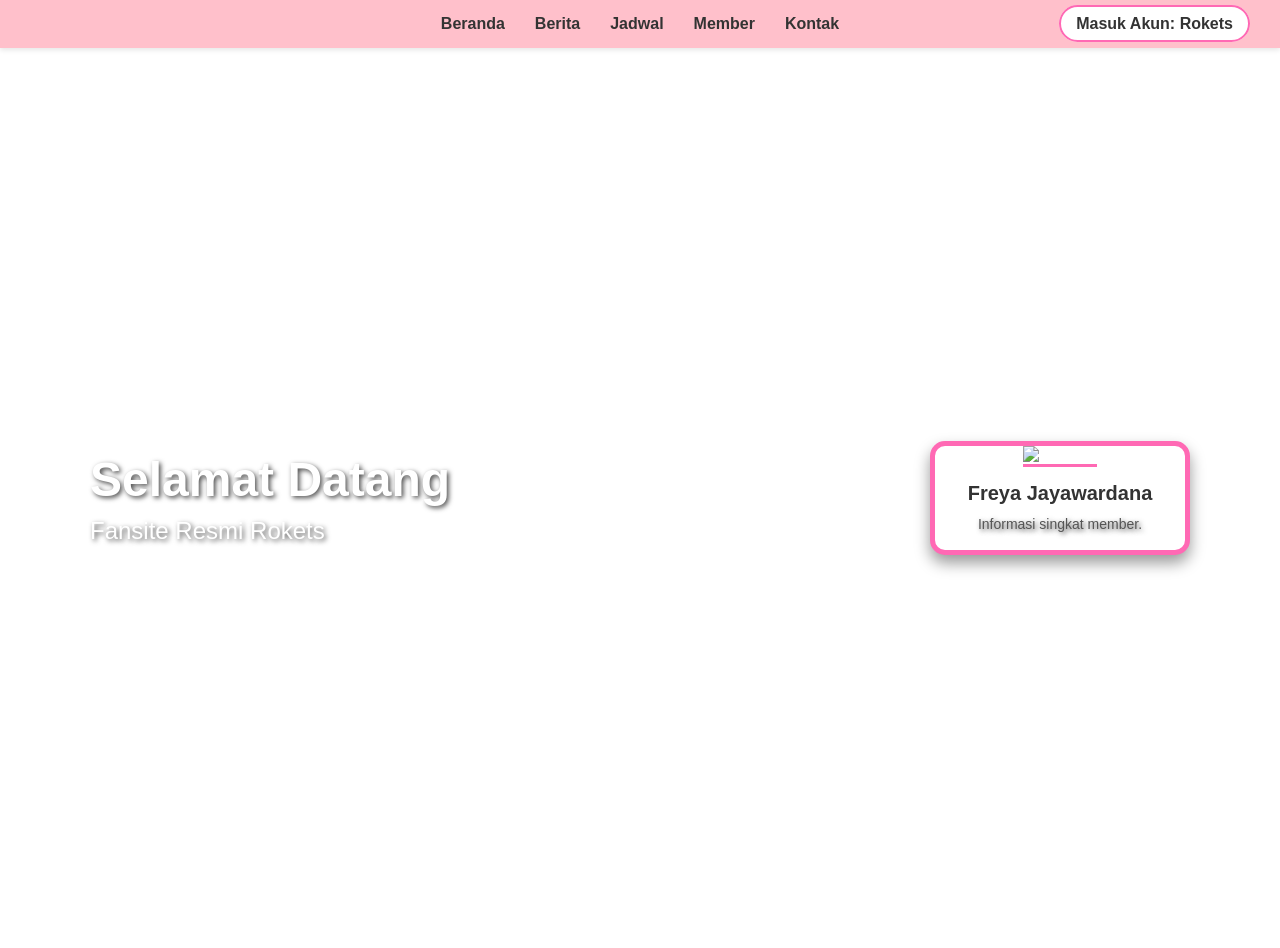
==== index.html @ 3b62d99f "Add files via upload" ====
<!DOCTYPE html>
<html lang="id">
<head>
    <meta charset="UTF-8">
    <meta name="viewport" content="width=device-width, initial-scale=1.0">
    <title>Fans Site Web</title>
    <link rel="stylesheet" href="style.css">
</head>
<body>

    <!-- Navigasi Bar -->
    <nav class="navbar">
        <ul class="menu">
            <li><a href="#">Beranda</a></li>
            <li><a href="#">Berita</a></li>
            <li><a href="#">Jadwal</a></li>
            <li><a href="#">Member</a></li>
            <li><a href="#">Kontak</a></li>
            <li><a href="#" class="akun">Masuk Akun: <strong>Rokets</strong></a></li>
        </ul>
    </nav>
<section class="hero">
        <video autoplay loop muted playsinline class="hero-video">
            <source src="vidio/hero.mp4" type="video/mp4">
        </video>
        
        <div class="hero-content">
            <div class="hero-text">
                <h1>Selamat Datang</h1>
                <p>Fansite Resmi Rokets</p>
            </div>

            <div class="hero-card">
                <img src="images/freya.jpeg" alt="Member" class="card-img">
                <div class="card-text">
                    <h3>Freya Jayawardana</h3>
                    <p>Informasi singkat member.</p>
                </div>
            </div>
        </div>
    </section>
</body>
</html>
---- style.css ----
/* Reset Dasar */
* {
    margin: 0;
    padding: 0;
    box-sizing: border-box;
}

/* Font Halaman */
body {
    font-family: Arial, sans-serif;
}

/* Styling Navbar */
.navbar {
    background-color: #ffc0cb;
    padding: 15px 30px;
    display: flex;
    justify-content: center;
    align-items: center;
    position: relative;
    box-shadow: 0 2px 5px rgba(0,0,0,0.1);
}

/* Posisi Menu */
.menu {
    list-style: none;
    display: flex;
    align-items: center;
    gap: 30px;
}

/* Desain Teks */
.menu li a {
    text-decoration: none;
    color: #333;
    font-size: 16px;
    font-weight: bold;
    transition: 0.3s ease;
}

/* Efek Hover */
.menu li a:hover {
    color: #ff1493;
}

/* Posisi Akun */
.menu li:last-child {
    position: absolute;
    right: 30px;
}

/* Tombol Akun */
.akun {
    background-color: white;
    padding: 8px 15px;
    border-radius: 20px;
    border: 2px solid #ff69b4;
}

/* Hover Akun */
.akun:hover {
    background-color: #ff69b4;
    color: white;
}

/* Hero Section */
.hero {
    position: relative;
    width: 100%;
    height: 100vh;
    display: flex;
    justify-content: center;
    align-items: center;
    overflow: hidden;
}

/* Video Background */
.hero-video {
    position: absolute;
    top: 0;
    left: 0;
    width: 100%;
    height: 100%;
    object-fit: cover;
    z-index: -1;
}

/* Konten Hero */
.hero-content {
    text-align: center;
    color: white;
    z-index: 1;
}

/* Teks Judul */
.hero-content h1 {
    font-size: 48px;
    text-shadow: 2px 2px 5px rgba(0, 0, 0, 0.7);
}

/* Teks Paragraf */
.hero-content p {
    font-size: 24px;
    margin-top: 10px;
    text-shadow: 2px 2px 5px rgba(0, 0, 0, 0.7);
}

/* Layout Hero */
.hero {
    position: relative;
    width: 100%;
    height: 100vh;
    display: flex;
    justify-content: center;
    align-items: center;
    overflow: hidden;
}

/* Video Latar */
.hero-video {
    position: absolute;
    top: 0;
    left: 0;
    width: 100%;
    height: 100%;
    object-fit: cover;
    z-index: -1;
}

/* Konten Hero */
.hero-content {
    display: flex;
    justify-content: space-between;
    align-items: center;
    width: 100%;
    max-width: 1200px;
    padding: 0 50px;
    z-index: 1;
}

/* Teks Kiri */
.hero-text {
    color: white;
    text-align: left;
}

/* Judul Kiri */
.hero-text h1 {
    font-size: 48px;
    text-shadow: 2px 2px 5px rgba(0, 0, 0, 0.7);
}

/* Paragraf Kiri */
.hero-text p {
    font-size: 24px;
    margin-top: 10px;
    text-shadow: 2px 2px 5px rgba(0, 0, 0, 0.7);
}

/* Kartu Koleksi */
.hero-card {
    background-color: white;
    width: 260px;
    border: 5px solid #ff69b4;
    border-radius: 15px;
    text-align: center;
    box-shadow: 0 8px 15px rgba(0,0,0,0.4);
    overflow: hidden;
}

/* Foto Member */
.card-img {
    width: 100%;
    height: 320px;
    object-fit: cover;
    object-position: top;
    border-bottom: 3px solid #ff69b4;
}

/* Info Kartu */
.card-text {
    padding: 15px;
}

/* Nama Member */
.card-text h3 {
    color: #333;
    margin-bottom: 8px;
    font-size: 20px;
}

/* Teks Info */
.card-text p {
    color: #555;
    font-size: 14px;
    line-height: 1.4;
}
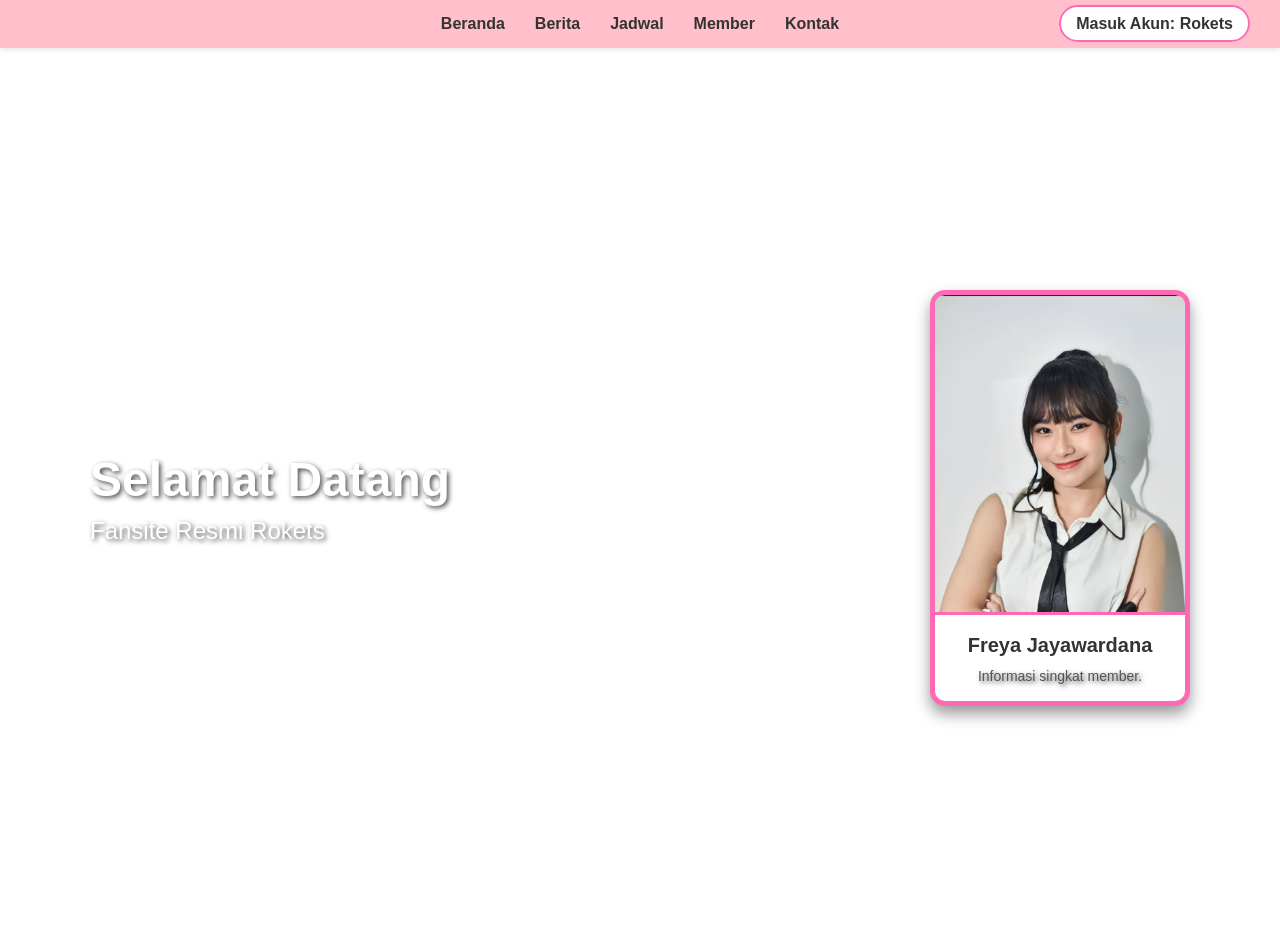
==== commit 2f5f8e9f: "Update index.html" ====
--- a/index.html
+++ b/index.html
@@ -1,3 +1,4 @@
+
 <!DOCTYPE html>
 <html lang="id">
 <head>
@@ -16,28 +17,40 @@
             <li><a href="#">Jadwal</a></li>
             <li><a href="#">Member</a></li>
             <li><a href="#">Kontak</a></li>
-            <li><a href="#" class="akun">Masuk Akun: <strong>Rokets</strong></a></li>
+            <li>
+                <a href="#" class="akun">
+                    Masuk Akun: <strong>Rokets</strong>
+                </a>
+            </li>
         </ul>
     </nav>
-<section class="hero">
+
+    <!-- Hero Section -->
+    <section class="hero">
+
         <video autoplay loop muted playsinline class="hero-video">
             <source src="vidio/hero.mp4" type="video/mp4">
         </video>
-        
+
         <div class="hero-content">
+
             <div class="hero-text">
                 <h1>Selamat Datang</h1>
                 <p>Fansite Resmi Rokets</p>
             </div>
 
+            <!-- Member Card -->
             <div class="hero-card">
-                <img src="images/freya.jpeg" alt="Member" class="card-img">
+                <img src="images/freya.jpeg" alt="Freya Jayawardana" class="card-img">
+
                 <div class="card-text">
                     <h3>Freya Jayawardana</h3>
                     <p>Informasi singkat member.</p>
                 </div>
             </div>
+
         </div>
     </section>
+
 </body>
-</html>+</html>
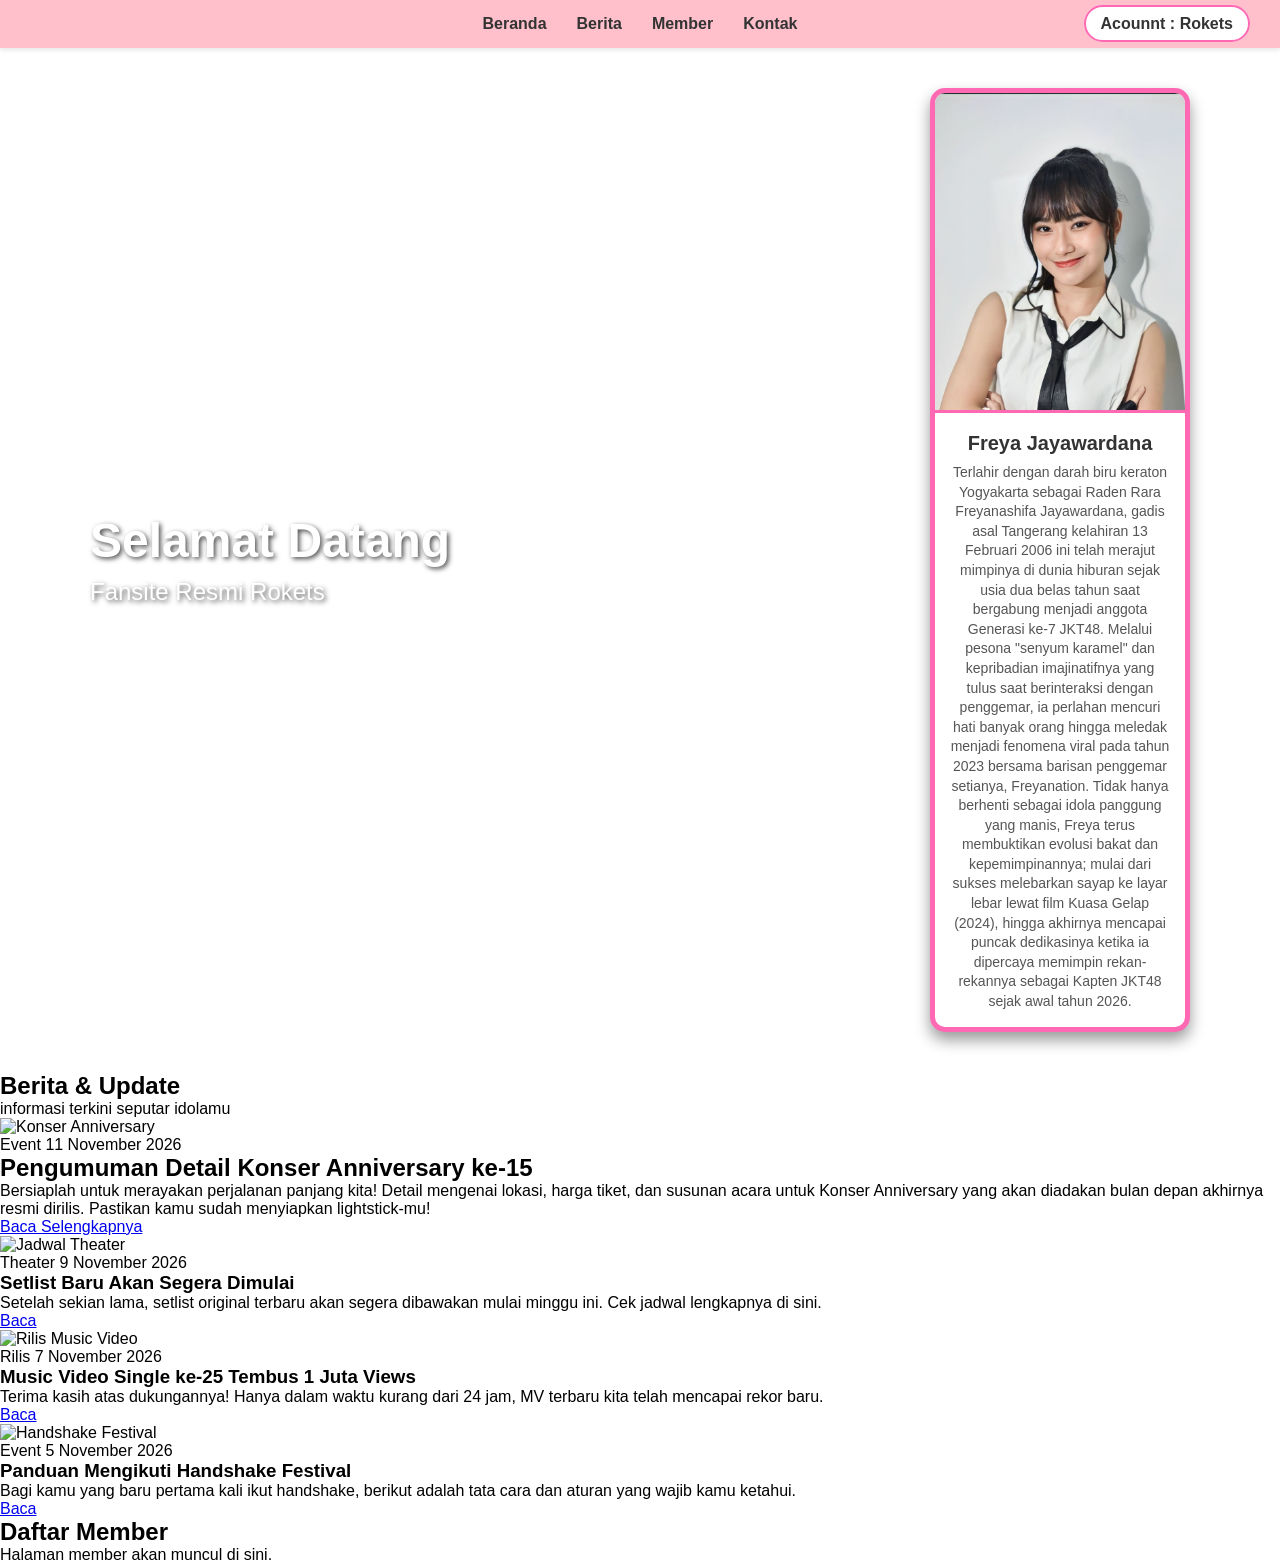
==== commit 5b34d05e: "Update title and navigation links in index.html" ====
--- a/index.html
+++ b/index.html
@@ -1,10 +1,9 @@
-
 <!DOCTYPE html>
 <html lang="id">
 <head>
     <meta charset="UTF-8">
     <meta name="viewport" content="width=device-width, initial-scale=1.0">
-    <title>Fans Site Web</title>
+    <title>Fans Site</title>
     <link rel="stylesheet" href="style.css">
 </head>
 <body>
@@ -12,14 +11,13 @@
     <!-- Navigasi Bar -->
     <nav class="navbar">
         <ul class="menu">
-            <li><a href="#">Beranda</a></li>
-            <li><a href="#">Berita</a></li>
-            <li><a href="#">Jadwal</a></li>
-            <li><a href="#">Member</a></li>
-            <li><a href="#">Kontak</a></li>
+            <li><a href="#beranda">Beranda</a></li>
+            <li><a href="#berita">Berita</a></li>
+            <li><a href="#member">Member</a></li>
+            <li><a href="#kontak">Kontak</a></li>
             <li>
                 <a href="#" class="akun">
-                    Masuk Akun: <strong>Rokets</strong>
+                    Acounnt : <strong>Rokets</strong>
                 </a>
             </li>
         </ul>
@@ -45,12 +43,77 @@
 
                 <div class="card-text">
                     <h3>Freya Jayawardana</h3>
-                    <p>Informasi singkat member.</p>
+                    <p>Terlahir dengan darah biru keraton Yogyakarta sebagai Raden Rara Freyanashifa Jayawardana, gadis asal Tangerang kelahiran 13 Februari 2006 ini telah merajut mimpinya di dunia hiburan sejak usia dua belas tahun saat bergabung menjadi anggota Generasi ke-7 JKT48. Melalui pesona "senyum karamel" dan kepribadian imajinatifnya yang tulus saat berinteraksi dengan penggemar, ia perlahan mencuri hati banyak orang hingga meledak menjadi fenomena viral pada tahun 2023 bersama barisan penggemar setianya, Freyanation. Tidak hanya berhenti sebagai idola panggung yang manis, Freya terus membuktikan evolusi bakat dan kepemimpinannya; mulai dari sukses melebarkan sayap ke layar lebar lewat film Kuasa Gelap (2024), hingga akhirnya mencapai puncak dedikasinya ketika ia dipercaya memimpin rekan-rekannya sebagai Kapten JKT48 sejak awal tahun 2026.</p>
                 </div>
             </div>
 
         </div>
     </section>
 
+<!-- Berita Section -->
+    <section id="berita" class="berita-container">
+        
+        <!-- Header Berita -->
+        <div class="berita-header">
+            <h1>Berita & Update</h1>
+            <p>informasi terkini seputar idolamu</p>
+        </div>
+
+        <!-- Berita Utama -->
+        <article class="berita-utama">
+            <img src="images/berita1.jpg" alt="Konser Anniversary">
+            <div class="berita-utama-content">
+                <span class="kategori">Event</span>
+                <span class="tanggal">11 November 2026</span>
+                <h2>Pengumuman Detail Konser Anniversary ke-15</h2>
+                <p>Bersiaplah untuk merayakan perjalanan panjang kita! Detail mengenai lokasi, harga tiket, dan susunan acara untuk Konser Anniversary yang akan diadakan bulan depan akhirnya resmi dirilis. Pastikan kamu sudah menyiapkan lightstick-mu!</p>
+                <a href="b" class="btn-baca">Baca Selengkapnya</a>
+            </div>
+        </article>
+
+        <!-- Berita Lainnya (Grid) -->
+        <div class="berita-grid">
+            
+            <div class="berita-card">
+                <img src="" alt="Jadwal Theater">
+                <div class="berita-card-body">
+                    <span class="kategori">Theater</span>
+                    <span class="tanggal">9 November 2026</span>
+                    <h3>Setlist Baru Akan Segera Dimulai</h3>
+                    <p>Setelah sekian lama, setlist original terbaru akan segera dibawakan mulai minggu ini. Cek jadwal lengkapnya di sini.</p>
+                    <a href="#" class="btn-baca">Baca</a>
+                </div>
+            </div>
+
+            <div class="berita-card">
+                <img src="" alt="Rilis Music Video">
+                <div class="berita-card-body">
+                    <span class="kategori">Rilis</span>
+                    <span class="tanggal">7 November 2026</span>
+                    <h3>Music Video Single ke-25 Tembus 1 Juta Views</h3>
+                    <p>Terima kasih atas dukungannya! Hanya dalam waktu kurang dari 24 jam, MV terbaru kita telah mencapai rekor baru.</p>
+                    <a href="#" class="btn-baca">Baca</a>
+                </div>
+            </div>
+
+            <div class="berita-card">
+                <img src="" alt="Handshake Festival">
+                <div class="berita-card-body">
+                    <span class="kategori">Event</span>
+                    <span class="tanggal">5 November 2026</span>
+                    <h3>Panduan Mengikuti Handshake Festival</h3>
+                    <p>Bagi kamu yang baru pertama kali ikut handshake, berikut adalah tata cara dan aturan yang wajib kamu ketahui.</p>
+                    <a href="#" class="btn-baca">Baca</a>
+                </div>
+            </div>
+        </div>
+    </section>
+
+<!-- Member Section -->
+    <section id="member" class="member-container">
+        <h1>Daftar Member</h1>
+        <p>Halaman member akan muncul di sini.</p>
+    </section>
+
 </body>
 </html>
--- a/style.css
+++ b/style.css
@@ -1,16 +1,17 @@
-/* Reset Dasar */
+
+/* RESET DASAR */
 * {
     margin: 0;
     padding: 0;
     box-sizing: border-box;
 }
 
-/* Font Halaman */
+/* FONT HALAMAN */
 body {
     font-family: Arial, sans-serif;
 }
 
-/* Styling Navbar */
+/* NAVBAR */
 .navbar {
     background-color: #ffc0cb;
     padding: 15px 30px;
@@ -21,7 +22,7 @@
     box-shadow: 0 2px 5px rgba(0,0,0,0.1);
 }
 
-/* Posisi Menu */
+/* MENU NAVIGASI */
 .menu {
     list-style: none;
     display: flex;
@@ -29,7 +30,6 @@
     gap: 30px;
 }
 
-/* Desain Teks */
 .menu li a {
     text-decoration: none;
     color: #333;
@@ -38,18 +38,17 @@
     transition: 0.3s ease;
 }
 
-/* Efek Hover */
 .menu li a:hover {
     color: #ff1493;
 }
 
-/* Posisi Akun */
+/* POSISI AKUN */
 .menu li:last-child {
     position: absolute;
     right: 30px;
 }
 
-/* Tombol Akun */
+/* TOMBOL AKUN */
 .akun {
     background-color: white;
     padding: 8px 15px;
@@ -57,24 +56,23 @@
     border: 2px solid #ff69b4;
 }
 
-/* Hover Akun */
 .akun:hover {
     background-color: #ff69b4;
     color: white;
 }
 
-/* Hero Section */
+/* HERO SECTION */
 .hero {
     position: relative;
     width: 100%;
-    height: 100vh;
+    min-height: 100vh;
     display: flex;
     justify-content: center;
     align-items: center;
     overflow: hidden;
 }
 
-/* Video Background */
+/* VIDEO BACKGROUND */
 .hero-video {
     position: absolute;
     top: 0;
@@ -82,85 +80,43 @@
     width: 100%;
     height: 100%;
     object-fit: cover;
-    z-index: -1;
-}
-
-/* Konten Hero */
+    z-index: 0;
+}
+
+/* KONTEN HERO */
 .hero-content {
-    text-align: center;
-    color: white;
+    display: flex;
+    justify-content: space-between;
+    align-items: center;
+    width: 100%;
+    max-width: 1200px;
+    padding: 40px 50px;
     z-index: 1;
-}
-
-/* Teks Judul */
-.hero-content h1 {
-    font-size: 48px;
-    text-shadow: 2px 2px 5px rgba(0, 0, 0, 0.7);
-}
-
-/* Teks Paragraf */
-.hero-content p {
-    font-size: 24px;
-    margin-top: 10px;
-    text-shadow: 2px 2px 5px rgba(0, 0, 0, 0.7);
-}
-
-/* Layout Hero */
-.hero {
     position: relative;
-    width: 100%;
-    height: 100vh;
-    display: flex;
-    justify-content: center;
-    align-items: center;
-    overflow: hidden;
-}
-
-/* Video Latar */
-.hero-video {
-    position: absolute;
-    top: 0;
-    left: 0;
-    width: 100%;
-    height: 100%;
-    object-fit: cover;
-    z-index: -1;
-}
-
-/* Konten Hero */
-.hero-content {
-    display: flex;
-    justify-content: space-between;
-    align-items: center;
-    width: 100%;
-    max-width: 1200px;
-    padding: 0 50px;
-    z-index: 1;
-}
-
-/* Teks Kiri */
+}
+
+/* TEKS KIRI */
 .hero-text {
     color: white;
     text-align: left;
 }
 
-/* Judul Kiri */
 .hero-text h1 {
     font-size: 48px;
-    text-shadow: 2px 2px 5px rgba(0, 0, 0, 0.7);
-}
-
-/* Paragraf Kiri */
+    text-shadow: 2px 2px 5px rgba(0,0,0,0.7);
+}
+
 .hero-text p {
     font-size: 24px;
     margin-top: 10px;
-    text-shadow: 2px 2px 5px rgba(0, 0, 0, 0.7);
-}
-
-/* Kartu Koleksi */
+    text-shadow: 2px 2px 5px rgba(0,0,0,0.7);
+}
+
+/* KARTU MEMBER */
 .hero-card {
     background-color: white;
     width: 260px;
+    flex-shrink: 0;
     border: 5px solid #ff69b4;
     border-radius: 15px;
     text-align: center;
@@ -168,7 +124,7 @@
     overflow: hidden;
 }
 
-/* Foto Member */
+/* FOTO MEMBER */
 .card-img {
     width: 100%;
     height: 320px;
@@ -177,21 +133,79 @@
     border-bottom: 3px solid #ff69b4;
 }
 
-/* Info Kartu */
+/* INFORMASI KARTU */
 .card-text {
     padding: 15px;
 }
 
-/* Nama Member */
 .card-text h3 {
     color: #333;
     margin-bottom: 8px;
     font-size: 20px;
 }
 
-/* Teks Info */
 .card-text p {
     color: #555;
     font-size: 14px;
     line-height: 1.4;
+}
+
+/* ================================= */
+/* RESPONSIVE TABLET DAN HP */
+/* ================================= */
+
+@media screen and (max-width: 768px) {
+
+    /* NAVBAR */
+    .navbar {
+        padding: 15px 10px;
+    }
+
+    .menu {
+        justify-content: center;
+        flex-wrap: wrap;
+        gap: 15px 20px;
+    }
+
+    .menu li:last-child {
+        position: static;
+    }
+
+    .menu li a {
+        font-size: 14px;
+    }
+
+    /* HERO */
+    .hero {
+        min-height: 100vh;
+    }
+
+    .hero-content {
+    flex-direction: row;
+    justify-content: space-between;
+    align-items: center;
+    gap: 15px;
+    padding: 30px 15px;
+}
+
+.hero-text {
+    text-align: left;
+    flex: 1;
+}
+
+.hero-text h1 {
+    font-size: 26px;
+}
+
+.hero-text p {
+    font-size: 16px;
+}
+
+.hero-card {
+    width: 160px;
+    flex-shrink: 0;
+}
+
+.card-img {
+    height: 210px;
 }
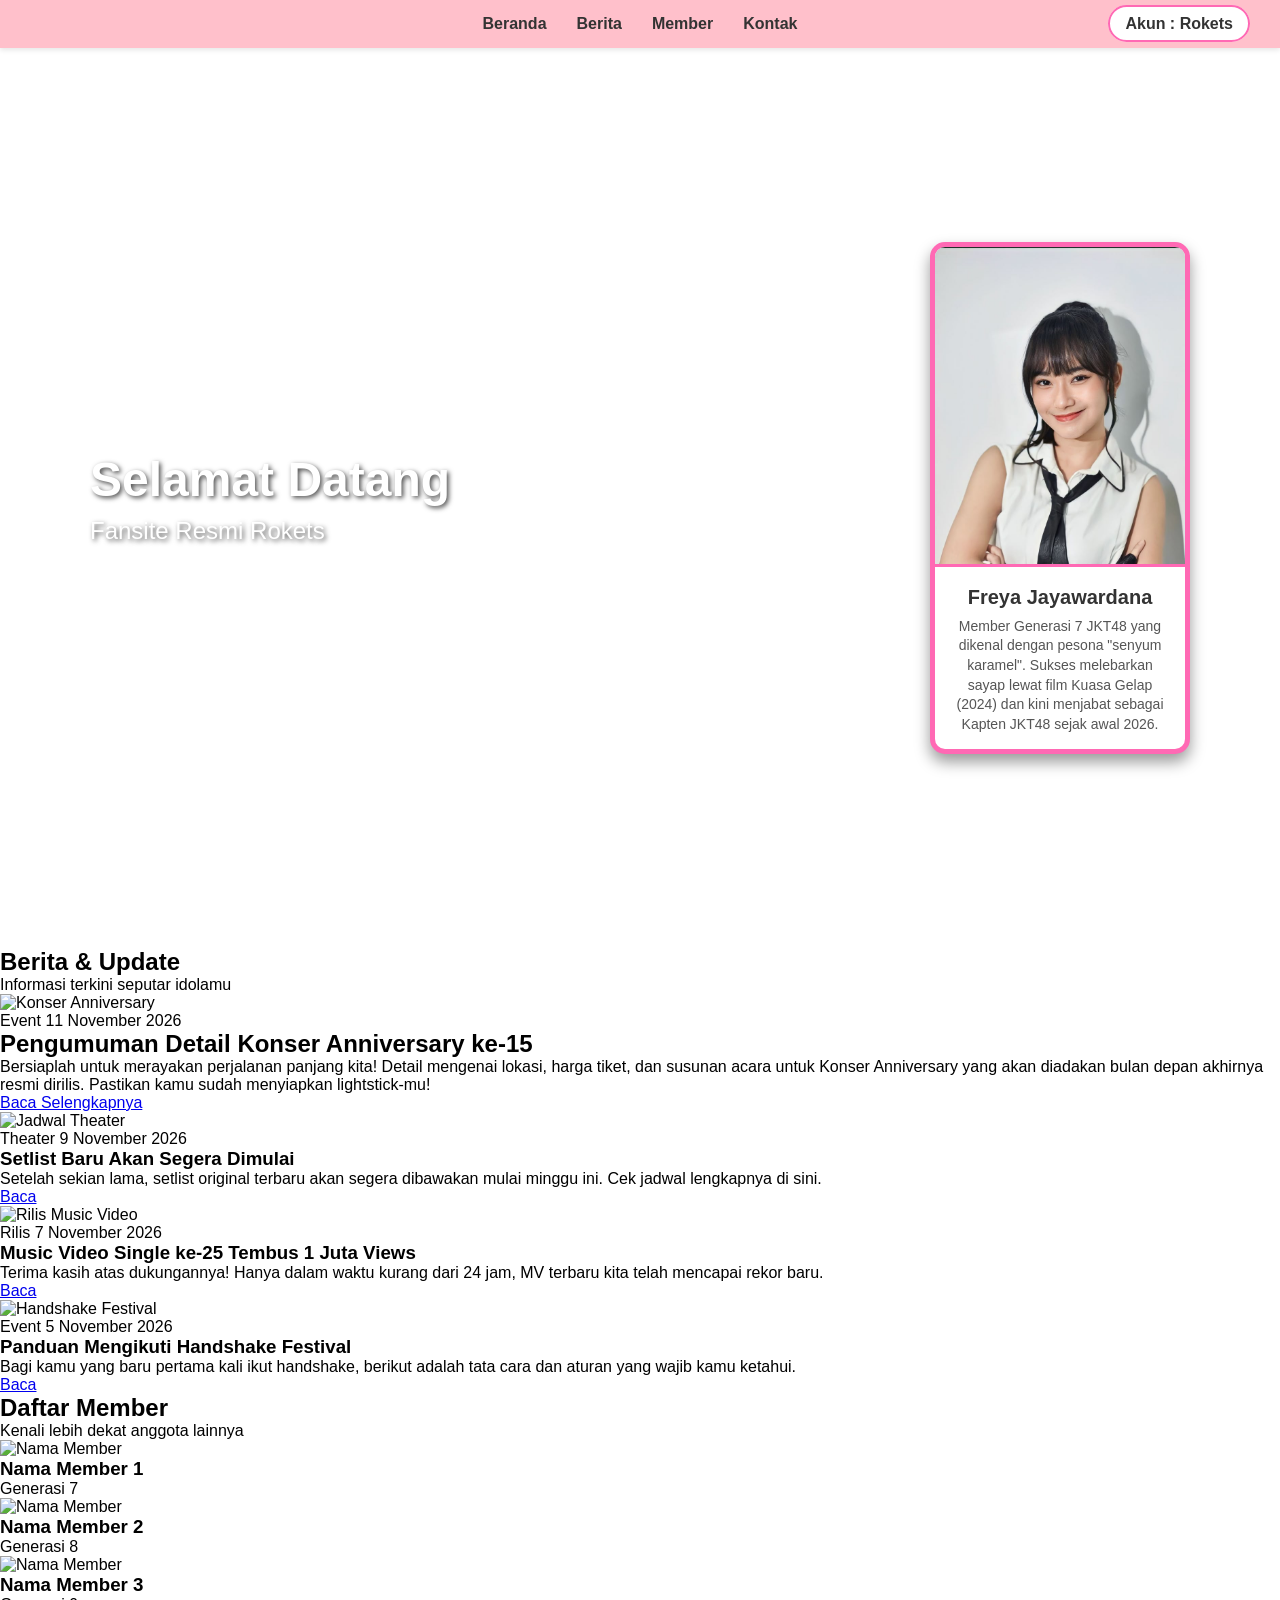
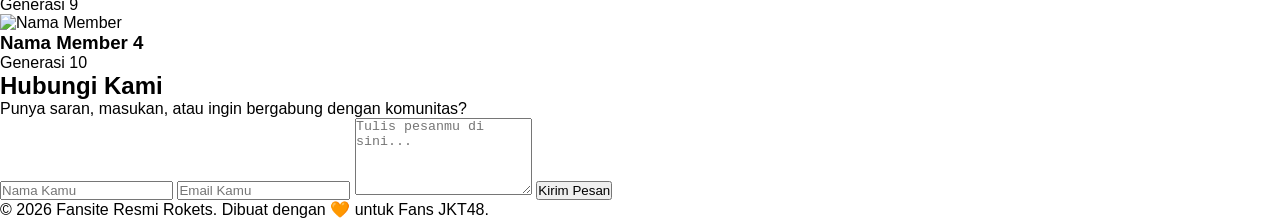
==== commit bd4bb21b: "Update index.html" ====
--- a/index.html
+++ b/index.html
@@ -3,12 +3,12 @@
 <head>
     <meta charset="UTF-8">
     <meta name="viewport" content="width=device-width, initial-scale=1.0">
-    <title>Fans Site</title>
+    <title>Fans Site - Rokets</title>
     <link rel="stylesheet" href="style.css">
 </head>
 <body>
 
-    <!-- Navigasi Bar -->
+    <!-- NAVBAR ATAS -->
     <nav class="navbar">
         <ul class="menu">
             <li><a href="#beranda">Beranda</a></li>
@@ -17,14 +17,14 @@
             <li><a href="#kontak">Kontak</a></li>
             <li>
                 <a href="#" class="akun">
-                    Acounnt : <strong>Rokets</strong>
+                    Akun : <strong>Rokets</strong>
                 </a>
             </li>
         </ul>
     </nav>
 
-    <!-- Hero Section -->
-    <section class="hero">
+    <!-- BAGIAN BERANDA -->
+    <section id="beranda" class="hero">
 
         <video autoplay loop muted playsinline class="hero-video">
             <source src="vidio/hero.mp4" type="video/mp4">
@@ -37,29 +37,25 @@
                 <p>Fansite Resmi Rokets</p>
             </div>
 
-            <!-- Member Card -->
             <div class="hero-card">
                 <img src="images/freya.jpeg" alt="Freya Jayawardana" class="card-img">
-
                 <div class="card-text">
                     <h3>Freya Jayawardana</h3>
-                    <p>Terlahir dengan darah biru keraton Yogyakarta sebagai Raden Rara Freyanashifa Jayawardana, gadis asal Tangerang kelahiran 13 Februari 2006 ini telah merajut mimpinya di dunia hiburan sejak usia dua belas tahun saat bergabung menjadi anggota Generasi ke-7 JKT48. Melalui pesona "senyum karamel" dan kepribadian imajinatifnya yang tulus saat berinteraksi dengan penggemar, ia perlahan mencuri hati banyak orang hingga meledak menjadi fenomena viral pada tahun 2023 bersama barisan penggemar setianya, Freyanation. Tidak hanya berhenti sebagai idola panggung yang manis, Freya terus membuktikan evolusi bakat dan kepemimpinannya; mulai dari sukses melebarkan sayap ke layar lebar lewat film Kuasa Gelap (2024), hingga akhirnya mencapai puncak dedikasinya ketika ia dipercaya memimpin rekan-rekannya sebagai Kapten JKT48 sejak awal tahun 2026.</p>
+                    <p>Member Generasi 7 JKT48 yang dikenal dengan pesona "senyum karamel". Sukses melebarkan sayap lewat film Kuasa Gelap (2024) dan kini menjabat sebagai Kapten JKT48 sejak awal 2026.</p>
                 </div>
             </div>
 
         </div>
     </section>
 
-<!-- Berita Section -->
+    <!-- BAGIAN BERITA -->
     <section id="berita" class="berita-container">
         
-        <!-- Header Berita -->
         <div class="berita-header">
             <h1>Berita & Update</h1>
-            <p>informasi terkini seputar idolamu</p>
+            <p>Informasi terkini seputar idolamu</p>
         </div>
 
-        <!-- Berita Utama -->
         <article class="berita-utama">
             <img src="images/berita1.jpg" alt="Konser Anniversary">
             <div class="berita-utama-content">
@@ -67,15 +63,14 @@
                 <span class="tanggal">11 November 2026</span>
                 <h2>Pengumuman Detail Konser Anniversary ke-15</h2>
                 <p>Bersiaplah untuk merayakan perjalanan panjang kita! Detail mengenai lokasi, harga tiket, dan susunan acara untuk Konser Anniversary yang akan diadakan bulan depan akhirnya resmi dirilis. Pastikan kamu sudah menyiapkan lightstick-mu!</p>
-                <a href="b" class="btn-baca">Baca Selengkapnya</a>
+                <a href="#" class="btn-baca">Baca Selengkapnya</a>
             </div>
         </article>
 
-        <!-- Berita Lainnya (Grid) -->
         <div class="berita-grid">
             
             <div class="berita-card">
-                <img src="" alt="Jadwal Theater">
+                <img src="images/berita2.jpg" alt="Jadwal Theater">
                 <div class="berita-card-body">
                     <span class="kategori">Theater</span>
                     <span class="tanggal">9 November 2026</span>
@@ -86,7 +81,7 @@
             </div>
 
             <div class="berita-card">
-                <img src="" alt="Rilis Music Video">
+                <img src="images/berita3.jpg" alt="Rilis Music Video">
                 <div class="berita-card-body">
                     <span class="kategori">Rilis</span>
                     <span class="tanggal">7 November 2026</span>
@@ -97,7 +92,7 @@
             </div>
 
             <div class="berita-card">
-                <img src="" alt="Handshake Festival">
+                <img src="images/berita4.jpg" alt="Handshake Festival">
                 <div class="berita-card-body">
                     <span class="kategori">Event</span>
                     <span class="tanggal">5 November 2026</span>
@@ -109,11 +104,71 @@
         </div>
     </section>
 
-<!-- Member Section -->
+    <!-- BAGIAN MEMBER -->
     <section id="member" class="member-container">
-        <h1>Daftar Member</h1>
-        <p>Halaman member akan muncul di sini.</p>
+        
+        <div class="member-header">
+            <h1>Daftar Member</h1>
+            <p>Kenali lebih dekat anggota lainnya</p>
+        </div>
+
+        <div class="member-grid">
+            <div class="member-item">
+                <img src="images/member1.jpg" alt="Nama Member" class="member-img">
+                <div class="member-info">
+                    <h3>Nama Member 1</h3>
+                    <p>Generasi 7</p>
+                </div>
+            </div>
+
+            <div class="member-item">
+                <img src="images/member2.jpg" alt="Nama Member" class="member-img">
+                <div class="member-info">
+                    <h3>Nama Member 2</h3>
+                    <p>Generasi 8</p>
+                </div>
+            </div>
+
+            <div class="member-item">
+                <img src="images/member3.jpg" alt="Nama Member" class="member-img">
+                <div class="member-info">
+                    <h3>Nama Member 3</h3>
+                    <p>Generasi 9</p>
+                </div>
+            </div>
+            
+            <div class="member-item">
+                <img src="images/member4.jpg" alt="Nama Member" class="member-img">
+                <div class="member-info">
+                    <h3>Nama Member 4</h3>
+                    <p>Generasi 10</p>
+                </div>
+            </div>
+        </div>
+        
     </section>
+
+    <!-- BAGIAN KONTAK -->
+    <section id="kontak" class="kontak-container">
+        <div class="kontak-header">
+            <h1>Hubungi Kami</h1>
+            <p>Punya saran, masukan, atau ingin bergabung dengan komunitas?</p>
+        </div>
+
+        <div class="kontak-form-wrapper">
+            <form action="#" method="POST" class="kontak-form">
+                <input type="text" name="nama" placeholder="Nama Kamu" required>
+                <input type="email" name="email" placeholder="Email Kamu" required>
+                <textarea name="pesan" rows="5" placeholder="Tulis pesanmu di sini..." required></textarea>
+                <button type="submit" class="btn-kirim">Kirim Pesan</button>
+            </form>
+        </div>
+    </section>
+
+    <!-- BAGIAN FOOTER -->
+    <footer class="footer">
+        <p>&copy; 2026 Fansite Resmi Rokets. Dibuat dengan 🧡 untuk Fans JKT48.</p>
+    </footer>
 
 </body>
 </html>
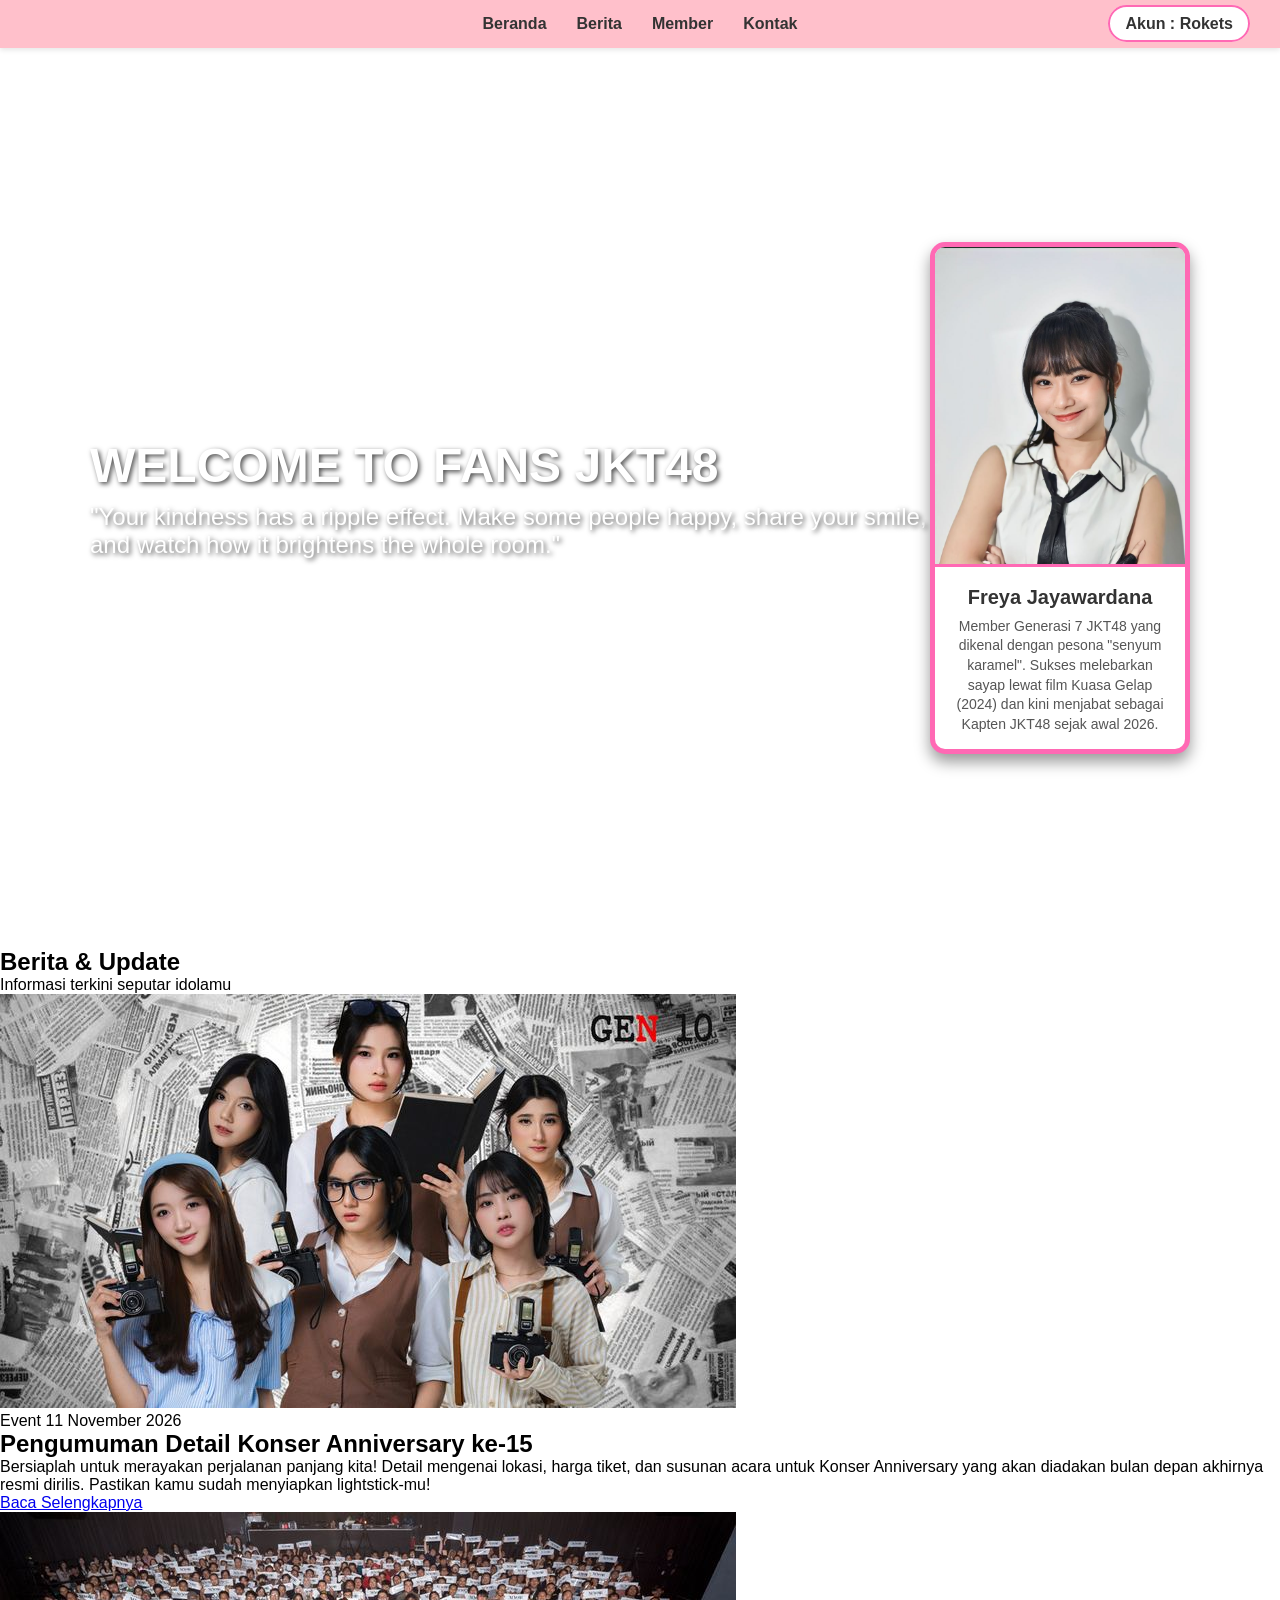
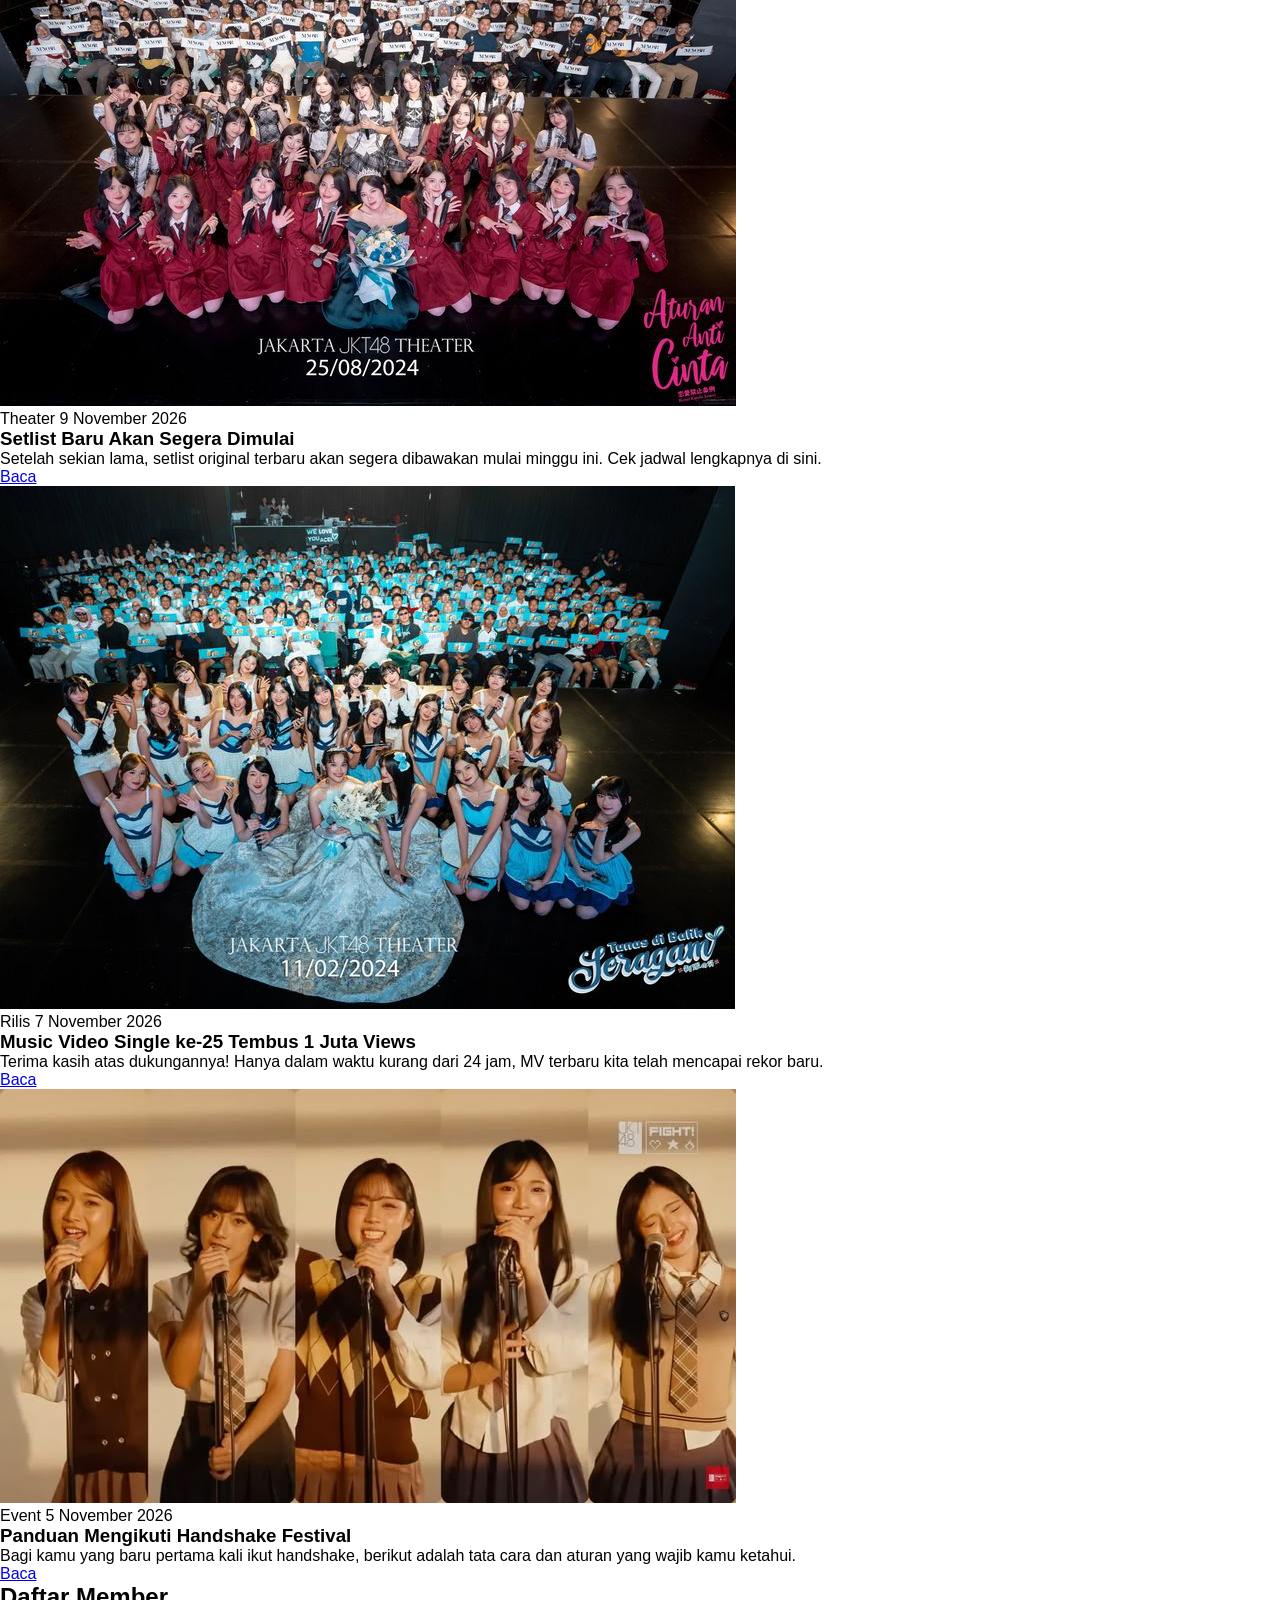
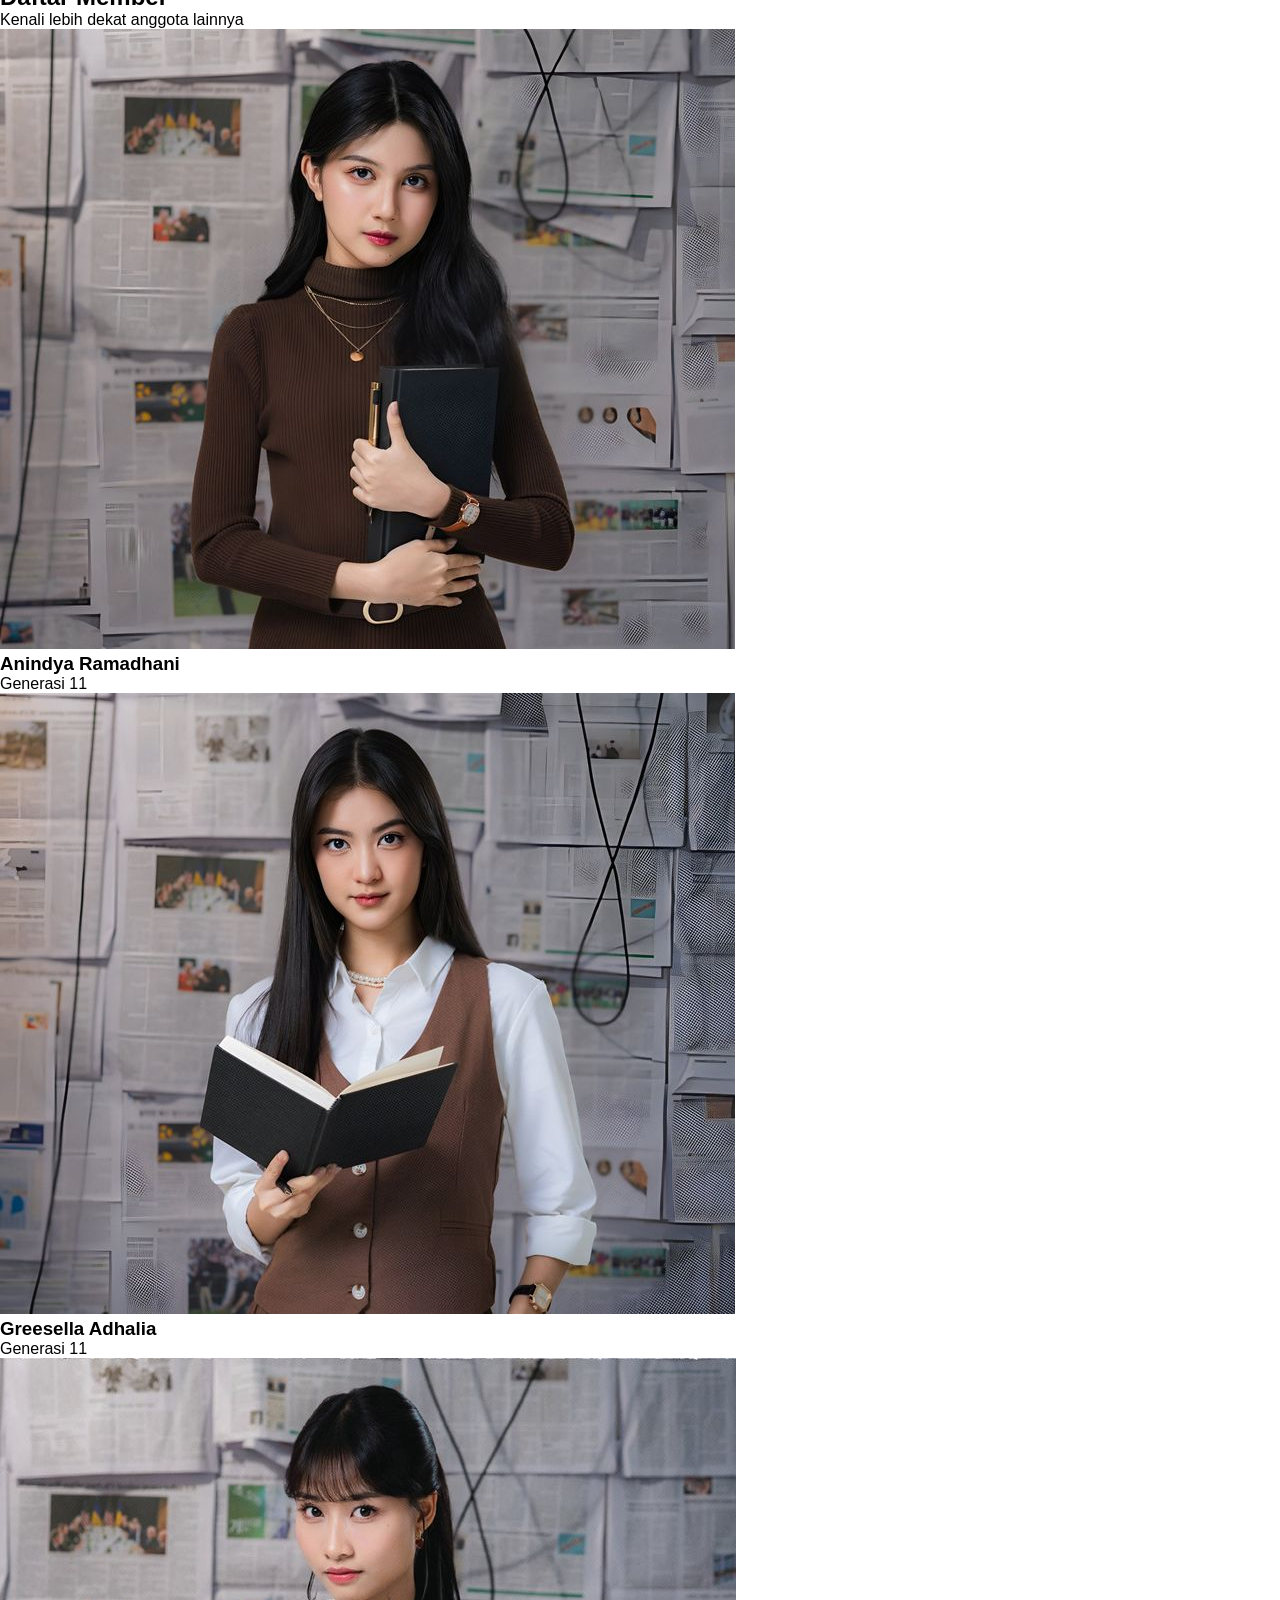
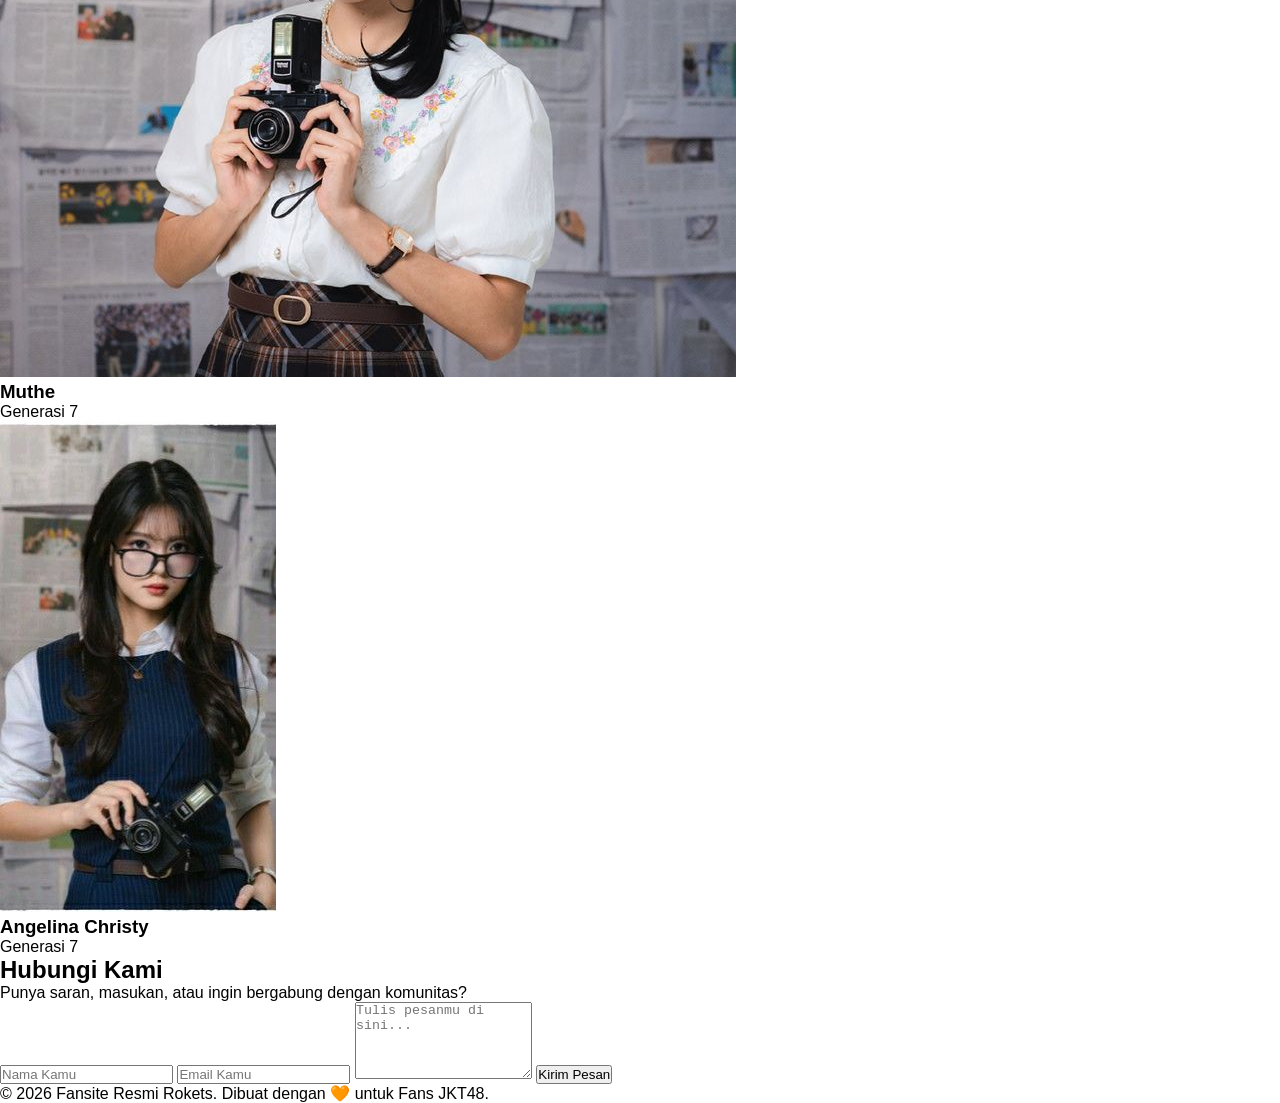
==== commit 1cf1b540: "Update title and member information in index.html" ====
--- a/index.html
+++ b/index.html
@@ -3,7 +3,7 @@
 <head>
     <meta charset="UTF-8">
     <meta name="viewport" content="width=device-width, initial-scale=1.0">
-    <title>Fans Site - Rokets</title>
+    <title>Fans Site</title>
     <link rel="stylesheet" href="style.css">
 </head>
 <body>
@@ -27,14 +27,14 @@
     <section id="beranda" class="hero">
 
         <video autoplay loop muted playsinline class="hero-video">
-            <source src="vidio/hero.mp4" type="video/mp4">
+            <source src="vidio/hero1.mp4" type="video/mp4">
         </video>
 
         <div class="hero-content">
 
             <div class="hero-text">
-                <h1>Selamat Datang</h1>
-                <p>Fansite Resmi Rokets</p>
+                <h1>WELCOME TO FANS JKT48</h1>
+                <p>"Your kindness has a ripple effect. Make some people happy, share your smile, and watch how it brightens the whole room."  </p>
             </div>
 
             <div class="hero-card">
@@ -107,41 +107,41 @@
     <!-- BAGIAN MEMBER -->
     <section id="member" class="member-container">
         
-        <div class="member-header">
+        <div class="member">
             <h1>Daftar Member</h1>
             <p>Kenali lebih dekat anggota lainnya</p>
         </div>
 
         <div class="member-grid">
             <div class="member-item">
-                <img src="images/member1.jpg" alt="Nama Member" class="member-img">
+                <img src="images/anindya.jpg" alt="Anindya Ramadhani" class="member-img">
                 <div class="member-info">
-                    <h3>Nama Member 1</h3>
-                    <p>Generasi 7</p>
+                    <h3>Anindya Ramadhani</h3>
+                    <p>Generasi 11</p>
                 </div>
             </div>
 
             <div class="member-item">
-                <img src="images/member2.jpg" alt="Nama Member" class="member-img">
+                <img src="images/greesel.jpg" alt="Greesella Adhalia" class="member-img">
                 <div class="member-info">
-                    <h3>Nama Member 2</h3>
-                    <p>Generasi 8</p>
+                    <h3>Greesella Adhalia</h3>
+                    <p>Generasi 11</p>
                 </div>
             </div>
 
             <div class="member-item">
-                <img src="images/member3.jpg" alt="Nama Member" class="member-img">
+                <img src="images/muthe.jpg" alt="Mutiara Azzahra" class="member-img">
                 <div class="member-info">
-                    <h3>Nama Member 3</h3>
-                    <p>Generasi 9</p>
+                    <h3>Muthe</h3>
+                    <p>Generasi 7</p>
                 </div>
             </div>
             
             <div class="member-item">
-                <img src="images/member4.jpg" alt="Nama Member" class="member-img">
+                <img src="images/christy.jpg" alt="Angelina Christy" class="member-img">
                 <div class="member-info">
-                    <h3>Nama Member 4</h3>
-                    <p>Generasi 10</p>
+                    <h3>Angelina Christy</h3>
+                    <p>Generasi 7</p>
                 </div>
             </div>
         </div>
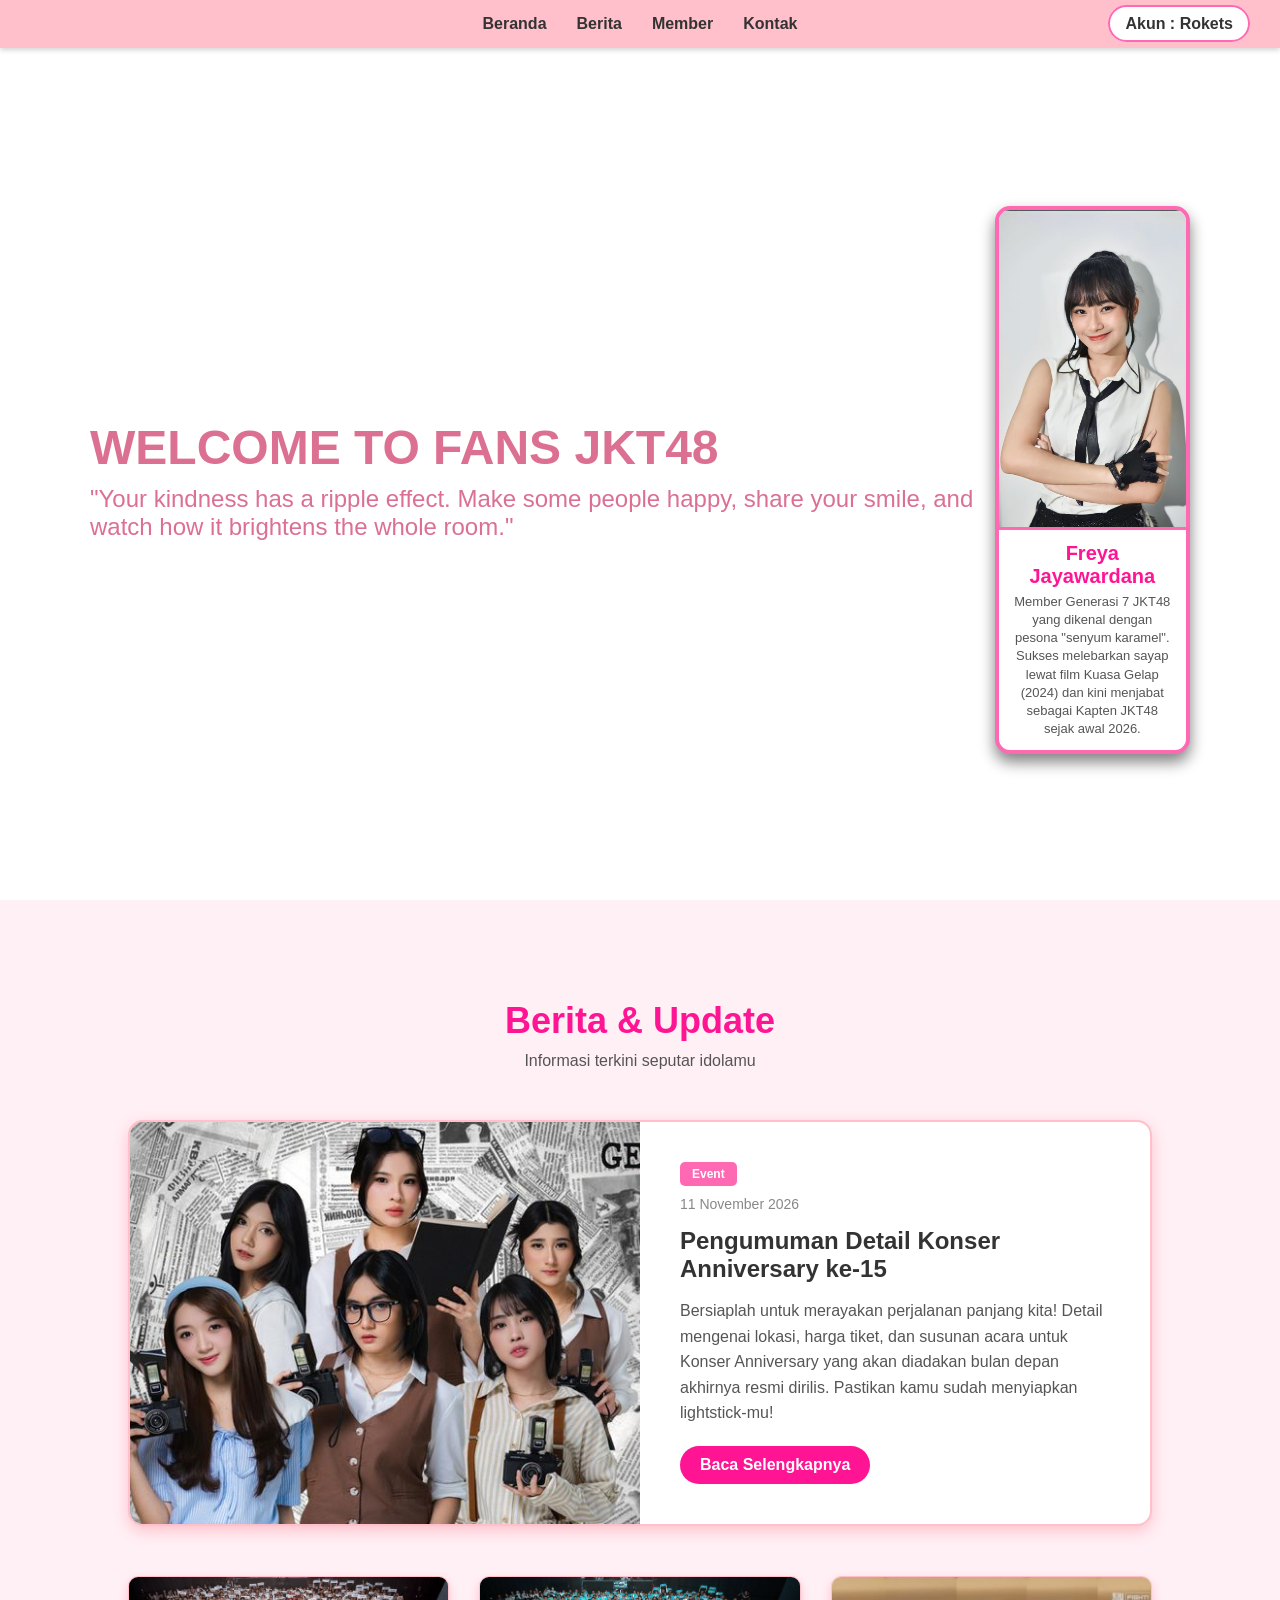
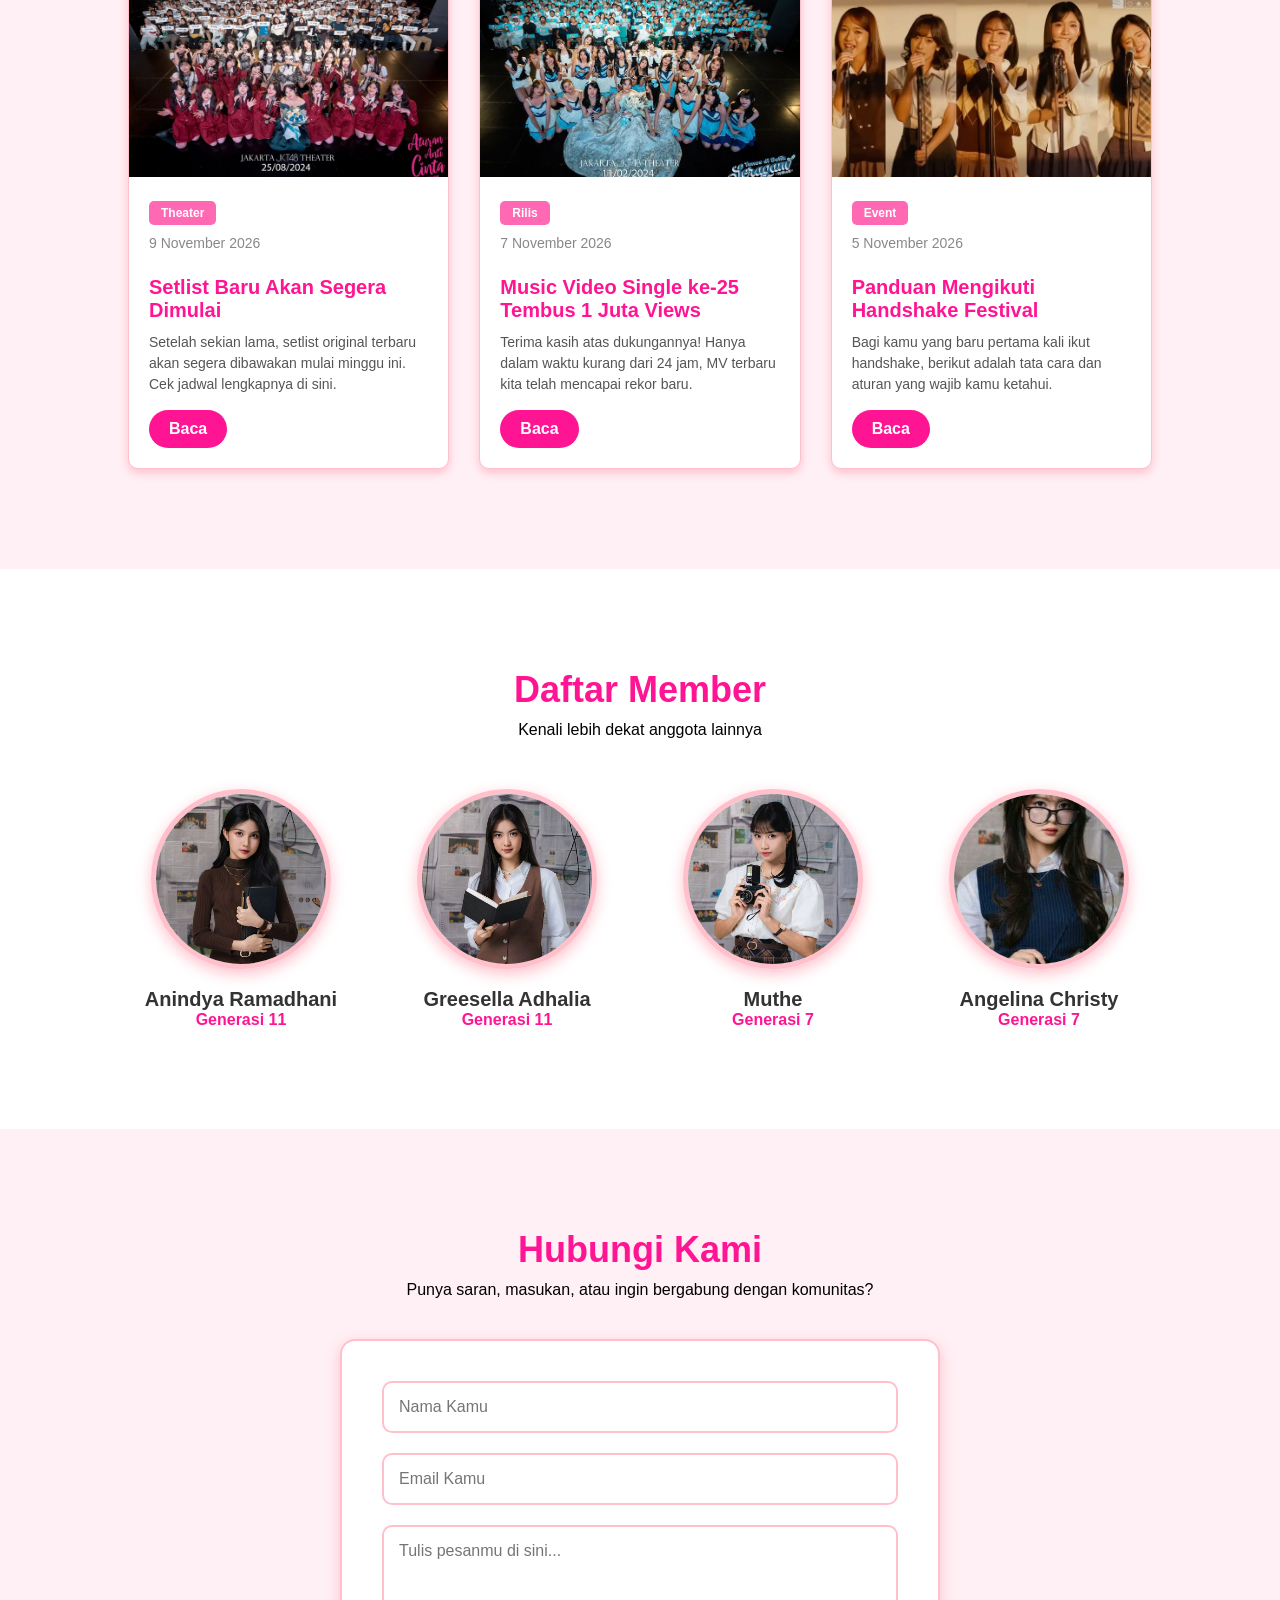
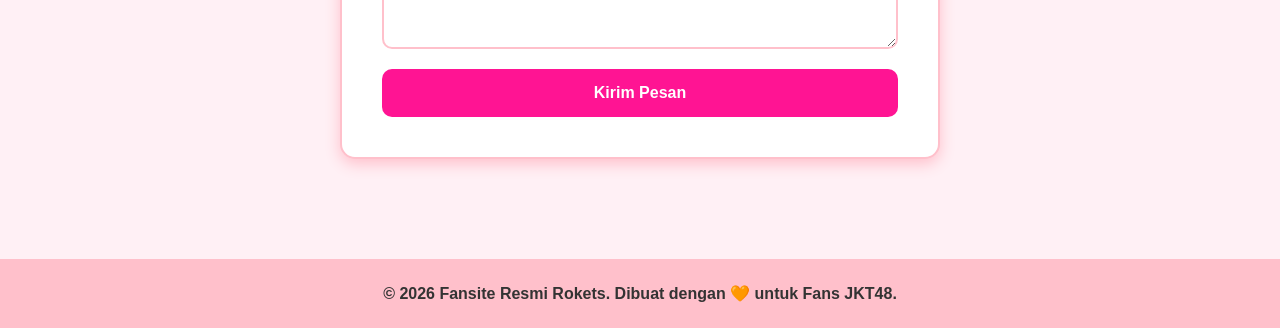
==== commit f4d4e8fc: "Update title and member section header in index.html" ====
--- a/index.html
+++ b/index.html
@@ -3,7 +3,7 @@
 <head>
     <meta charset="UTF-8">
     <meta name="viewport" content="width=device-width, initial-scale=1.0">
-    <title>Fans Site</title>
+    <title>Fans Site - Rokets</title>
     <link rel="stylesheet" href="style.css">
 </head>
 <body>
@@ -107,7 +107,7 @@
     <!-- BAGIAN MEMBER -->
     <section id="member" class="member-container">
         
-        <div class="member">
+        <div class="member-header">
             <h1>Daftar Member</h1>
             <p>Kenali lebih dekat anggota lainnya</p>
         </div>
--- a/style.css
+++ b/style.css
@@ -1,4 +1,3 @@
-
 /* RESET DASAR */
 * {
     margin: 0;
@@ -6,20 +5,29 @@
     box-sizing: border-box;
 }
 
+/* SCROLL HALUS */
+html {
+    scroll-behavior: smooth;
+}
+
 /* FONT HALAMAN */
 body {
     font-family: Arial, sans-serif;
-}
-
-/* NAVBAR */
+    background-color: #fff;
+}
+
+/* BAGIAN NAVBAR */
 .navbar {
     background-color: #ffc0cb;
     padding: 15px 30px;
     display: flex;
     justify-content: center;
     align-items: center;
-    position: relative;
-    box-shadow: 0 2px 5px rgba(0,0,0,0.1);
+    position: fixed;
+    width: 100%;
+    top: 0;
+    z-index: 999;
+    box-shadow: 0 2px 5px lightgray;
 }
 
 /* MENU NAVIGASI */
@@ -61,7 +69,7 @@
     color: white;
 }
 
-/* HERO SECTION */
+/* BAGIAN HERO */
 .hero {
     position: relative;
     width: 100%;
@@ -72,7 +80,7 @@
     overflow: hidden;
 }
 
-/* VIDEO BACKGROUND */
+/* BACKGROUND VIDEO */
 .hero-video {
     position: absolute;
     top: 0;
@@ -93,35 +101,36 @@
     padding: 40px 50px;
     z-index: 1;
     position: relative;
+    margin-top: 60px; 
 }
 
 /* TEKS KIRI */
 .hero-text {
-    color: white;
+    color: palevioletred;
     text-align: left;
 }
 
 .hero-text h1 {
     font-size: 48px;
-    text-shadow: 2px 2px 5px rgba(0,0,0,0.7);
+    text-shadow: 2px 2px 5px white;
 }
 
 .hero-text p {
     font-size: 24px;
     margin-top: 10px;
-    text-shadow: 2px 2px 5px rgba(0,0,0,0.7);
+    text-shadow: 2px 2px 5px white;
 }
 
 /* KARTU MEMBER */
 .hero-card {
     background-color: white;
-    width: 260px;
-    flex-shrink: 0;
-    border: 5px solid #ff69b4;
+    width: 280px;
+    border: 4px solid #ff69b4;
     border-radius: 15px;
     text-align: center;
-    box-shadow: 0 8px 15px rgba(0,0,0,0.4);
+    box-shadow: 0 8px 15px gray;
     overflow: hidden;
+    height: fit-content;
 }
 
 /* FOTO MEMBER */
@@ -131,81 +140,283 @@
     object-fit: cover;
     object-position: top;
     border-bottom: 3px solid #ff69b4;
-}
-
-/* INFORMASI KARTU */
+    display: block;
+}
+
+/* INFO KARTU */
 .card-text {
-    padding: 15px;
-}
-
+    padding: 12px;
+}
+
+/* NAMA MEMBER */
 .card-text h3 {
-    color: #333;
-    margin-bottom: 8px;
+    color: #ff1493;
+    margin-bottom: 5px;
     font-size: 20px;
 }
 
+/* TEKS INFO */
 .card-text p {
     color: #555;
+    font-size: 13px;
+    line-height: 1.4;
+}
+
+/* BERITA SECTION */
+.berita-container {
+    padding: 100px 10%;
+    background-color: #fff0f5; 
+}
+
+.berita-header {
+    text-align: center;
+    margin-bottom: 50px;
+}
+
+.berita-header h1 {
+    color: #ff1493;
+    font-size: 36px;
+    margin-bottom: 10px;
+}
+
+.berita-header p {
+    color: #555;
+}
+
+/* BERITA UTAMA */
+.berita-utama {
+    display: flex;
+    background: white;
+    border-radius: 15px;
+    overflow: hidden;
+    box-shadow: 0 5px 15px pink;
+    border: 2px solid #ffc0cb;
+    margin-bottom: 50px;
+}
+
+.berita-utama img {
+    width: 50%;
+    object-fit: cover;
+}
+
+.berita-utama-content {
+    padding: 40px;
+    display: flex;
+    flex-direction: column;
+    justify-content: center;
+}
+
+.kategori {
+    background: #ff69b4;
+    color: white;
+    padding: 5px 12px;
+    border-radius: 5px;
+    font-size: 12px;
+    font-weight: bold;
+    align-self: flex-start;
+    margin-bottom: 10px;
+}
+
+.tanggal {
+    color: #888;
     font-size: 14px;
-    line-height: 1.4;
-}
-
-/* ================================= */
-/* RESPONSIVE TABLET DAN HP */
-/* ================================= */
-
-@media screen and (max-width: 768px) {
-
-    /* NAVBAR */
-    .navbar {
-        padding: 15px 10px;
-    }
-
-    .menu {
-        justify-content: center;
-        flex-wrap: wrap;
-        gap: 15px 20px;
-    }
-
-    .menu li:last-child {
-        position: static;
-    }
-
-    .menu li a {
-        font-size: 14px;
-    }
-
-    /* HERO */
-    .hero {
-        min-height: 100vh;
-    }
-
-    .hero-content {
-    flex-direction: row;
-    justify-content: space-between;
-    align-items: center;
-    gap: 15px;
-    padding: 30px 15px;
-}
-
-.hero-text {
-    text-align: left;
-    flex: 1;
-}
-
-.hero-text h1 {
-    font-size: 26px;
-}
-
-.hero-text p {
+    margin-bottom: 15px;
+}
+
+.berita-utama-content h2 {
+    color: #333;
+    margin-bottom: 15px;
+}
+
+.berita-utama-content p {
+    color: #555;
+    line-height: 1.6;
+    margin-bottom: 20px;
+}
+
+.btn-baca {
+    display: inline-block;
+    background: #ff1493;
+    color: white;
+    padding: 10px 20px;
+    text-decoration: none;
+    border-radius: 20px;
+    font-weight: bold;
+    align-self: flex-start;
+    transition: 0.3s;
+}
+
+.btn-baca:hover {
+    background: #ff69b4;
+}
+
+/* GRID BERITA */
+.berita-grid {
+    display: grid;
+    grid-template-columns: repeat(auto-fit, minmax(300px, 1fr));
+    gap: 30px;
+}
+
+.berita-card {
+    background: white;
+    border-radius: 10px;
+    overflow: hidden;
+    box-shadow: 0 4px 10px pink;
+    border: 1px solid #ffc0cb;
+    transition: transform 0.3s;
+}
+
+.berita-card:hover {
+    transform: translateY(-10px);
+}
+
+.berita-card img {
+    width: 100%;
+    height: 200px;
+    object-fit: cover;
+}
+
+.berita-card-body {
+    padding: 20px;
+    display: flex;
+    flex-direction: column;
+}
+
+.berita-card-body h3 {
+    color: #ff1493;
+    margin: 10px 0;
+    font-size: 20px;
+}
+
+.berita-card-body p {
+    color: #555;
+    font-size: 14px;
+    line-height: 1.5;
+    margin-bottom: 15px;
+}
+
+/* BAGIAN MEMBER */
+.member-container {
+    padding: 100px 10%;
+    background-color: white;
+}
+
+.member-header {
+    text-align: center;
+    margin-bottom: 50px;
+}
+
+.member-header h1 {
+    color: #ff1493;
+    font-size: 36px;
+    margin-bottom: 10px;
+}
+
+.member-grid {
+    display: grid;
+    grid-template-columns: repeat(auto-fit, minmax(200px, 1fr));
+    gap: 40px;
+}
+
+.member-item {
+    text-align: center;
+    transition: transform 0.3s;
+}
+
+.member-item:hover {
+    transform: translateY(-5px);
+}
+
+.member-img {
+    width: 180px;
+    height: 180px;
+    border-radius: 50%;
+    object-fit: cover;
+    border: 5px solid #ffc0cb;
+    box-shadow: 0 5px 15px pink;
+    margin-bottom: 15px;
+}
+
+.member-info h3 {
+    color: #333;
+    font-size: 20px;
+}
+
+.member-info p {
+    color: #ff1493;
+    font-weight: bold;
+}
+
+/* BAGIAN KONTAK */
+.kontak-container {
+    padding: 100px 10%;
+    background-color: #fff0f5;
+}
+
+.kontak-header {
+    text-align: center;
+    margin-bottom: 40px;
+}
+
+.kontak-header h1 {
+    color: #ff1493;
+    font-size: 36px;
+    margin-bottom: 10px;
+}
+
+.kontak-form-wrapper {
+    max-width: 600px;
+    margin: 0 auto;
+    background: white;
+    padding: 40px;
+    border-radius: 15px;
+    box-shadow: 0 5px 15px pink;
+    border: 2px solid #ffc0cb;
+}
+
+.kontak-form {
+    display: flex;
+    flex-direction: column;
+    gap: 20px;
+}
+
+.kontak-form input, 
+.kontak-form textarea {
+    width: 100%;
+    padding: 15px;
+    border: 2px solid #ffc0cb;
+    border-radius: 10px;
+    outline: none;
+    font-family: Arial, sans-serif;
     font-size: 16px;
 }
 
-.hero-card {
-    width: 160px;
-    flex-shrink: 0;
-}
-
-.card-img {
-    height: 210px;
-}+.kontak-form input:focus, 
+.kontak-form textarea:focus {
+    border-color: #ff1493;
+}
+
+.btn-kirim {
+    background: #ff1493;
+    color: white;
+    border: none;
+    padding: 15px;
+    border-radius: 10px;
+    font-size: 16px;
+    font-weight: bold;
+    cursor: pointer;
+    transition: 0.3s;
+}
+
+.btn-kirim:hover {
+    background: #ff69b4;
+}
+
+/* BAGIAN FOOTER */
+.footer {
+    background-color: #ffc0cb;
+    color: #333;
+    text-align: center;
+    padding: 25px;
+    font-weight: bold;
+}
